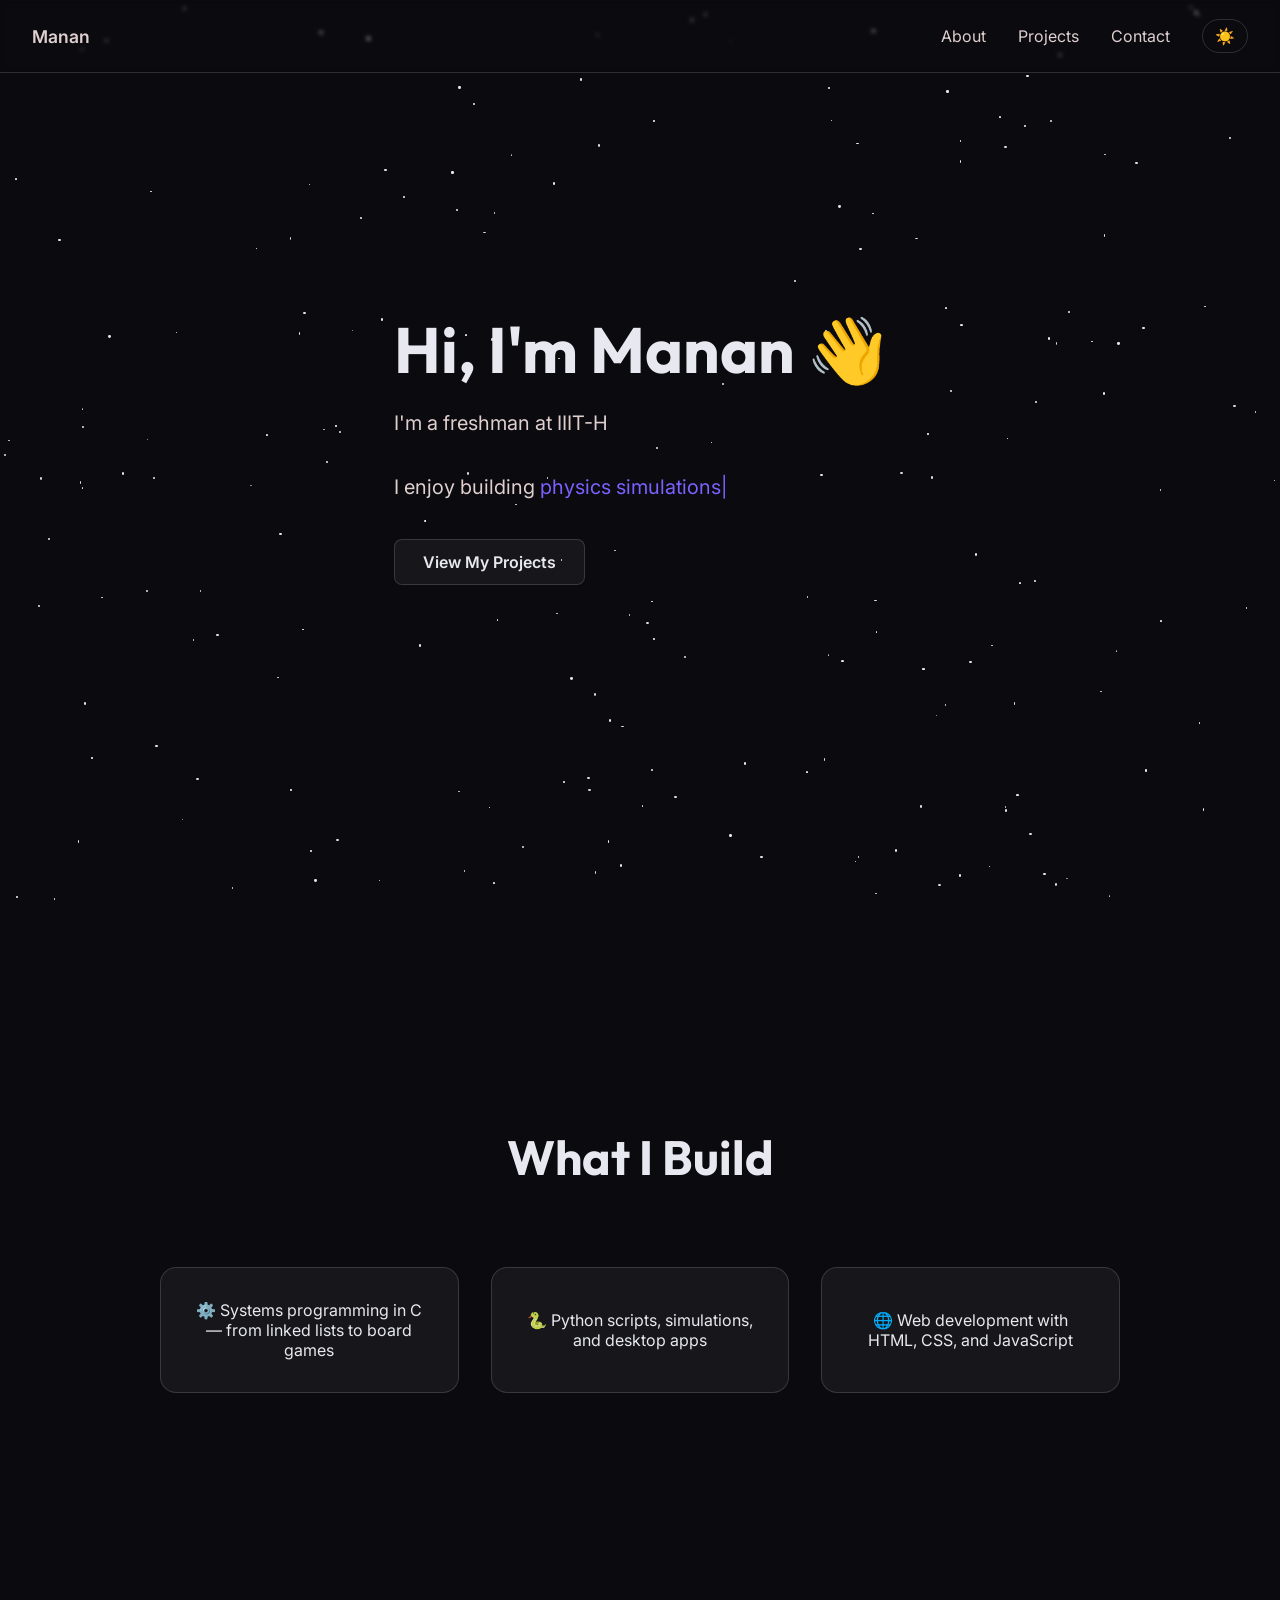
==== index.html @ a2fb0154 "add files via upload" ====
<!DOCTYPE html>
<html lang="en">

<head>
    <meta charset="UTF-8">
    <meta name="viewport" content="width=device-width, initial-scale=1.0">
    <meta name="description" content="My personal portfolio and computer science blog.">
    <title>Manan</title>
    <link rel="stylesheet" href="style.css">
</head>

<body>
    <div id="starfield" class="starfield"></div>
    <nav>
        <ul>
            <li><a href="index.html">Manan</a></li>
            <li><a href="html/about.html">About</a></li>
            <li><a href="html/projects.html">Projects</a></li>
            <li><a href="html/contact.html">Contact</a></li>
            <li><button id="theme-toggle" aria-label="Toggle dark mode">☀️</button></li>
        </ul>
    </nav>
    <header>
        <div class="flex-container">
            <div class="text-container">
                <h1 class="hero-item delay-1">Hi, I'm Manan 👋</h1>
                <p class="hero-item delay-2">I'm a freshman at IIIT-H</p>
                <p class="hero-item delay-3">I enjoy building <span id="typed-text" aria-hidden="true"></span></p>
                <div class="hero-item delay-4">
                    <a href="html/projects.html" class="cta-button">View My Projects</a>
                </div>
            </div>
        </div>
    </header>

    <section class="reveal-section">
        <h2>What I Build</h2>
        <ul>
            <li>⚙️ Systems programming in C — from linked lists to board games</li>
            <li>🐍 Python scripts, simulations, and desktop apps</li>
            <li>🌐 Web development with HTML, CSS, and JavaScript</li>
        </ul>
    </section>

    <script src="js/starfield.js"></script>
    <script src="js/theme.js"></script>
    <script src="js/typewriter.js"></script>
    <script src="js/animations.js"></script>
</body>
</html>
---- style.css ----
@import url('https://fonts.googleapis.com/css2?family=Outfit:wght@400;600;700&family=Inter:wght@400;500;600&display=swap');

/* ================= VARIABLES & THEMES ================= */
:root {
    --font-display: 'Outfit', sans-serif;
    --font-body: 'Inter', sans-serif;
    
    --color-white: #ffffff;
    --color-bg: #0a0a0f;
    --color-text: #e8e8f0;
    --color-text-transparent: rgba(232, 232, 240, 0);
    --color-star: #ffffff;
    --color-muted: #dfcfcf;
    --color-accent: #7B61FF;
    --color-surface: rgba(255, 255, 255, 0.05);
    --color-border: rgba(255, 255, 255, 0.15);
    --color-border-hover: rgba(255, 255, 255, 0.3);
    --color-focus: rgba(255, 255, 255, 0.4);
    --color-surface-hover: rgba(255, 255, 255, 0.08);
    --color-error: #ff6b6b;

    --text-xs: 0.85rem;
    --text-sm: 0.9rem;
    --text-base: 1rem;
    --text-md: 1.1rem;
    --text-lg: 1.25rem;
    --text-xl: 2rem;
    --text-2xl: 3rem;
    --text-3xl: 4rem;

    --space-xs: 0.5em;
    --space-sm: 1em;
    --space-md: 2em;
    --space-lg: 4em;
}

[data-theme="light"] {
    --color-bg: #f5f5f0;
    --color-text: #111111;
    --color-text-transparent: rgba(17, 17, 17, 0);
    --color-star: #000000;
    --color-muted: #3d3c3c;
    --color-accent: #5B41FF;
    --color-border-hover: rgba(0, 0, 0, 0.3);
    --color-focus: rgba(0, 0, 0, 0.4);
    --color-surface-hover: rgba(0, 0, 0, 0.08);
    --color-surface: rgba(0, 0, 0, 0.05);
    --color-border: rgba(0, 0, 0, 0.15);
}

/* ================= RESET & GENERAL ================= */
* {
    margin: 0;
    padding: 0;
    box-sizing: border-box;
}

.pfp {
    width: 300px;
    height: 300px;
    border-radius: 50%;
    object-fit: cover;
    border: 2px solid var(--color-border);
    margin-bottom: var(--space-md);
}

html {
    font-family: var(--font-body);
}

h1, h2, h3, h4, h5, h6 {
    font-family: var(--font-display);
}

body {
    background-color: var(--color-bg);
    color: var(--color-text);
    transition: background-color 400ms ease, color 400ms ease;
}

.hidden {
    display: none !important;
}

.highlight {
    color: var(--color-accent);
    text-decoration: underline;
    text-underline-offset: 6px;
}

.subtitle {
    color: var(--color-muted);
    font-size: var(--text-md);
    margin-bottom: var(--space-md);
}

/* ================= BACKGROUND ================= */
.starfield {
    position: fixed;
    top: 0;
    left: 0;
    width: 100%;
    height: 100%;
    z-index: -1;
    background: var(--color-bg);
    overflow: hidden;
    transition: background-color 400ms ease;
}

.star {
    position: absolute;
    background: var(--color-star);
    border-radius: 50%;
    animation: twinkle var(--dur) ease-in-out infinite alternate,
               drift var(--drift) linear infinite;
    opacity: 0.9;
}

[data-theme="light"] .star {
    background: var(--color-star);
}

.meteor {
    position: absolute;
    width: 120px;
    height: 2px;
    background: linear-gradient(to right, var(--color-text-transparent), var(--color-text));
    border-radius: 2px;
    transform-origin: right center;
    transform: rotate(35deg);
    animation: shoot var(--speed) linear var(--delay) infinite;
}

[data-theme="light"] .meteor {
    background: linear-gradient(to right, var(--color-text-transparent), var(--color-text));
}

/* ================= NAV ================= */
nav {
    padding: 1.2em 2em;
    display: flex;

    position: fixed;
    top: 0;
    left: 0;
    width: 100%;

    background: transparent;
    backdrop-filter: blur(2px);

    border-bottom: 1px solid var(--color-border);

    z-index: 100;
}

nav ul {
    display: flex;
    list-style: none;
    gap: 2em;
    align-items: center;
    width: 100%;
}

nav li:first-child {
    margin-right: auto;
    font-weight: 600;
    font-size: var(--text-md);
}

#theme-toggle {
    background: none;
    border: 1px solid var(--color-border);
    color: var(--color-text);
    padding: 0.4em 0.75em;
    border-radius: 2em;
    cursor: pointer;
    font-size: var(--text-base);
    transition: all 400ms ease;
}

@media (max-width: 600px) {
    nav {
        padding: 1em 1em;
    }
    nav ul {
        gap: 0.8em;
    }
    nav li:not(:first-child) {
        font-size: var(--text-sm);
    }
    #theme-toggle {
        padding: 0.3em 0.5em;
        font-size: var(--text-sm);
    }
}

/* ================= LINKS ================= */
nav a {
    text-decoration: none;
    color: var(--color-muted);
    position: relative;

    transition: color 0.2s ease;
}

nav a:hover {
    color: var(--color-text);
}

/* subtle underline animation */
nav a::after {
    content: "";
    position: absolute;
    left: 0;
    bottom: -4px;

    width: 0;
    height: 1px;

    background: var(--color-border-hover);
    transition: width 0.25s ease;
}

nav a:hover::after {
    width: 100%;
}

/* ================= HERO SECTION ================= */

header {
    display: flex;
    align-items: center;
    justify-content: center;

    width: 100%;
    min-height: 100vh;

    padding: 0;
}

header .text-container {
    padding: 0 var(--space-md);
}

h1 {
    font-size: var(--text-3xl);
    line-height: 1.1;
    margin-bottom: 0.4em;
}

header p {
    font-size: var(--text-lg);
    color: var(--color-muted);
    margin-bottom: var(--space-md);
    max-width: 500px;
}

#typed-text {
    font-size: var(--text-lg);
    display: inline-block;
    min-width: 16ch;
    color: var(--color-accent);
}

#typed-text::after {
    content: "|";
    animation: blink 700ms step-end infinite;
}

.hero-item {
    opacity: 0;
    transform: translateY(25px);
    
    animation-name: fadeUp;
    animation-duration: 0.8s;
    animation-timing-function: cubic-bezier(0.16, 1, 0.3, 1);
    animation-fill-mode: forwards;
}

.delay-1 { animation-delay: 0.15s; }
.delay-2 { animation-delay: 0.3s; }
.delay-3 { animation-delay: 0.45s; }
.delay-4 { animation-delay: 0.6s; }

/* ================= CTA BUTTON ================= */
.cta-button {
    position: relative;
    z-index: 10;
    display: inline-block;
    text-decoration: none;
    color: var(--color-text);
    background-color: var(--color-surface);
    padding: 0.75em 1.75em;
    border-radius: 0.5em;
    font-weight: 600;
    border: 1px solid var(--color-border);
    
    /* only transition color properties, NOT transform */
    transition:
        background-color 0.25s ease,
        color 0.25s ease,
        border-color 0.25s ease;
}

.cta-button:hover {
    background-color: var(--color-text);
    color: var(--color-bg);
    border-color: var(--color-text);
    animation: spring-pop 0.5s ease forwards;
}

.cta-button:focus-visible {
    outline: none;
    box-shadow: 0 0 0 3px var(--color-focus);
}
.cta-button:active {
    transform: translateY(-2px) scale(1.05);
    transition-duration: 0.1s;
}

/* ================= PROJECTS & MAIN ================= */
main {
    width: min(75em, 100%);
    margin: calc(var(--space-lg) + 60px) auto var(--space-lg);
    padding: 0 var(--space-md);
}

main h1 {
    font-size: var(--text-2xl);
    margin-bottom: var(--space-sm);
}

.projects-grid {
    display: grid;
    grid-template-columns: 1fr;
    gap: var(--space-md);
}

/* Tablet */
@media (min-width: 768px) {
    .projects-grid {
        grid-template-columns: repeat(2, 1fr);
    }
}

/* Desktop — clean adaptive layout */
@media (min-width: 1024px) {
    .projects-grid {
        grid-template-columns: repeat(auto-fit, minmax(300px, 1fr));
        align-items: start; /* IMPORTANT: prevents stretching */
    }
}

.project-card {
    background-color: var(--color-surface);
    border: 1px solid var(--color-border);
    border-radius: 1em;
    padding: var(--space-md);
    align-self: start;
    transition: transform 400ms cubic-bezier(0.34, 1.56, 0.64, 1), 
                background-color 200ms ease, 
                border-color 200ms ease;
}

.project-card:hover {
    border-color: var(--color-border-hover);
    background-color: var(--color-surface-hover);
    transform: translateY(-6px);
}

.project-desc {
    max-height: 0;
    opacity: 0;
    overflow: hidden;
    margin-top: 0;
    transition: max-height 400ms ease, margin-top 400ms ease, opacity 400ms ease; 
}

.project-card.open .project-desc {
    max-height: 1000px;
    margin-top: var(--space-xs);
    opacity: 1;
}

.desc-toggle {
    background-color: transparent;
    border: none;
    color: var(--color-muted);
    cursor: pointer;
    font-size: var(--text-sm);
    padding: 0.5em 0;
    margin: var(--space-xs) 0;
    font-weight: 500;
    transition: all 200ms ease;
}

.desc-toggle:hover {
    opacity: 0.8;
}

.project-link {
    text-decoration: none;
    color: inherit;
    display: block;
}

.project-link:hover h2 {
    text-decoration: underline;
}

.project-card h2 {
    font-size: var(--text-lg);
    margin-bottom: 0.75em;
}

/* ================= TAGS & LABELS ================= */
.tags {
    display: flex;
    gap: var(--space-xs);
    flex-wrap: wrap;
    margin-bottom: var(--space-sm);
}

.tag {
    background-color: var(--color-surface);
    padding: 0.25em 0.75em;
    border-radius: 2em;
    font-size: var(--text-xs);
    color: var(--color-muted);
}

.tag-button {
    background-color: var(--color-surface);
    border: 1px solid var(--color-border);
    color: var(--color-text);
    padding: 0.4em 1em;
    border-radius: 2em;
    font-size: var(--text-sm);
    cursor: pointer;
    margin-right: var(--space-xs);
    margin-bottom: var(--space-sm);
    transition: all 200ms ease;
    font-family: inherit;
    font-weight: 500;
}

.tag-button:hover {
    border-color: var(--color-border-hover);
    background-color: var(--color-surface-hover);
}

.tag-button.active {
    border-color: var(--color-accent);
    background-color: var(--color-surface);
    color: var(--color-accent);
    font-weight: 600;
}

.tag-button:active {
    background-color: var(--color-accent);
    border-color: var(--color-accent);
    color: var(--color-white);
}

/* ================= CONTACT FORM ================= */
.contact-content {
    max-width: 600px;
    margin: 0 auto;
}

#personal-statement {
    max-width: 700px;
    margin-bottom: var(--space-lg);
    line-height: 1.8;
    color: var(--color-muted);
    font-size: var(--text-md);
}

form {
    max-width: 600px;
    display: flex;
    flex-direction: column;
    gap: 1.5em;
}

.form-group {
    display: flex;
    flex-direction: column;
    gap: var(--space-xs);
}

label {
    font-size: var(--text-sm);
    color: var(--color-muted);
}

input,
textarea {
    background-color: var(--color-surface);
    border: 1px solid var(--color-border);
    border-radius: 0.5em;
    padding: 0.75em 1em;
    color: var(--color-text);
    font-family: inherit;
    font-size: var(--text-base);
}

input:focus,
textarea:focus {
    outline: none;
    border-color: var(--color-focus);
    box-shadow: 0 0 0 3px var(--color-surface-hover);
}

.error {
    color: var(--color-error);
    font-size: var(--text-xs);
}

button[type="submit"] {
    align-self: flex-start;
    background-color: transparent;
    color: var(--color-text);
    border: 1px solid var(--color-text);
    padding: 0.75em 1.75em;
    border-radius: 0.5em;
    font-size: var(--text-base);
    font-weight: 600;
    cursor: pointer;
}

button[type="submit"]:hover {
    background-color: var(--color-text);
    color: var(--color-bg);
    transition: all 200ms ease;
}

#confirmation {
    margin-top: var(--space-md);
    display: inline-block;
    padding: 1em 1.5em;
    border: 1px solid var(--color-border);
    border-radius: 1em;
    background-color: var(--color-surface);
}

#confirmation h2 {
    font-size: var(--text-base);
    margin-bottom: 0.4em;
    font-weight: normal;
    color: var(--color-text);
}

#confirmation p {
    color: var(--color-muted);
    font-size: var(--text-xs);
}

/* ================= TIMELINE ================= */
#timeline h2 {
    font-size: var(--text-xl);
    margin-bottom: var(--space-md);
}

.timeline-list {
    list-style: none;
    position: relative;
    max-width: 700px;
}

.timeline-list::before {
    content: "";
    position: absolute;
    left: 6em;
    top: 0;
    bottom: 0;
    width: 1px;
    background-color: var(--color-border);
}

.timeline-item {
    display: flex;
    gap: var(--space-md);
    margin-bottom: 2.5em;
    position: relative;
}

.timeline-year {
    min-width: 4em;
    text-align: right;
    color: var(--color-muted);
    font-size: var(--text-sm);
    padding-top: 0.2em;
}

.timeline-content {
    padding-left: var(--space-md);
}

.timeline-content h3 {
    font-size: var(--text-md);
    margin-bottom: 0.4em;
}

.timeline-content p {
    color: var(--color-muted);
    font-size: 0.95rem;
    line-height: 1.6;
}

.timeline-item::before {
    content: "";
    position: absolute;
    left: 5.85em;
    top: 0.4em;
    width: 8px;
    height: 8px;
    border-radius: 50%;
    background-color: var(--color-accent);
}

/* ================= SCROLL REVEAL & STAGGER ================= */
.reveal-section {
    min-height: 80vh;

    display: flex;
    flex-direction: column;
    justify-content: center;
    align-items: center;

    padding: var(--space-lg);
    text-align: center;

    opacity: 0;
    transform: translateY(60px) scale(0.95);
    filter: blur(8px);

    transition:
        opacity 0.6s ease,
        transform 0.6s ease,
        filter 0.6s ease;
}

.reveal-section h2 {
    font-size: var(--text-2xl);
    margin-bottom: var(--space-sm);
}

.reveal-section p {
    color: var(--color-muted);
    font-size: var(--text-md);
    margin-bottom: var(--space-md);
}

.reveal-section ul {
    list-style: none;
    display: grid;
    grid-template-columns: repeat(3, 1fr);
    gap: var(--space-md);
    margin-top: var(--space-md);
    width: min(60em, 100%);
    padding: 0;
}

.reveal-section li {
    background-color: var(--color-surface);
    border: 1px solid var(--color-border);
    border-radius: 1em;
    padding: var(--space-md);
    font-size: var(--text-base);
    display: flex;
    align-items: center;
    justify-content: center;
    transition: all 200ms ease;
}

.reveal-section li:hover {
    border-color: var(--color-border-hover);
    background-color: var(--color-surface-hover);
    transform: translateY(-5px);
}

@media (max-width: 768px) {
    .reveal-section ul {
        grid-template-columns: 1fr;
    }
}

.reveal-section.active {
    opacity: 1;
    transform: translateY(0) scale(1);
    filter: blur(0);
}

.reveal-section > * {
    opacity: 0;
    transform: translateY(20px) scale(0.98);
    transition: all 0.4s ease;
}

.reveal-section.active > * {
    opacity: 1;
    transform: translateY(0) scale(1);
}

.reveal-section.active > *:nth-child(1) { transition-delay: 0.1s; }
.reveal-section.active > *:nth-child(2) { transition-delay: 0.25s; }
.reveal-section.active > *:nth-child(3) { transition-delay: 0.4s; }

/* ================= KEYFRAMES ================= */
@keyframes fadeUp {
    0% {
        opacity: 0;
        transform: translateY(25px);
    }
    100% {
        opacity: 1;
        transform: translateY(0);
    }
}

@keyframes blink {
    0%, 100% { opacity: 1; }
    50% { opacity: 0; }
}

@keyframes twinkle {
    from { opacity: var(--min-op); transform: scale(1); }
    to   { opacity: 1; transform: scale(1.4); }
}

@keyframes drift {
    from { transform: translateY(0); }
    to   { transform: translateY(100vh); }
}

@keyframes shoot {
    0%   { opacity: 0; transform: rotate(35deg) translateX(0); }
    5%   { opacity: 1; }
    80%  { opacity: 1; }
    100% { opacity: 0; transform: rotate(35deg) translateX(2000px); }
}

@keyframes spring-pop {
    0%   { transform: translateY(0)    scale(1);    }
    30%  { transform: translateY(-4px) scale(1.03); }
    55%  { transform: translateY(-1px) scale(1.03); }
    80%  { transform: translateY(-3px) scale(1.03); }
    100% { transform: translateY(-2px) scale(1.03); }
}

/* ================= REDUCED MOTION ================= */
/* 
    Accessibility: Handled preferences for reduced motion (e.g., for users with vestibular disorders).
    - Hero animations and spring-pop are disabled so elements snap strictly to end states.
    - Background stars and meteors are paused or hidden to avoid distracting/nausea-inducing movement.
    - The transition curve on project/skill cards remains, but users won't see large keyframe sweeps.
*/
@media (prefers-reduced-motion: reduce) {
    .hero-item { animation: none; opacity: 1; transform: none; }
    .cta-button:hover { animation: none; }
    .star { animation: none; opacity: 0.5; }
    .meteor { display: none; }
}
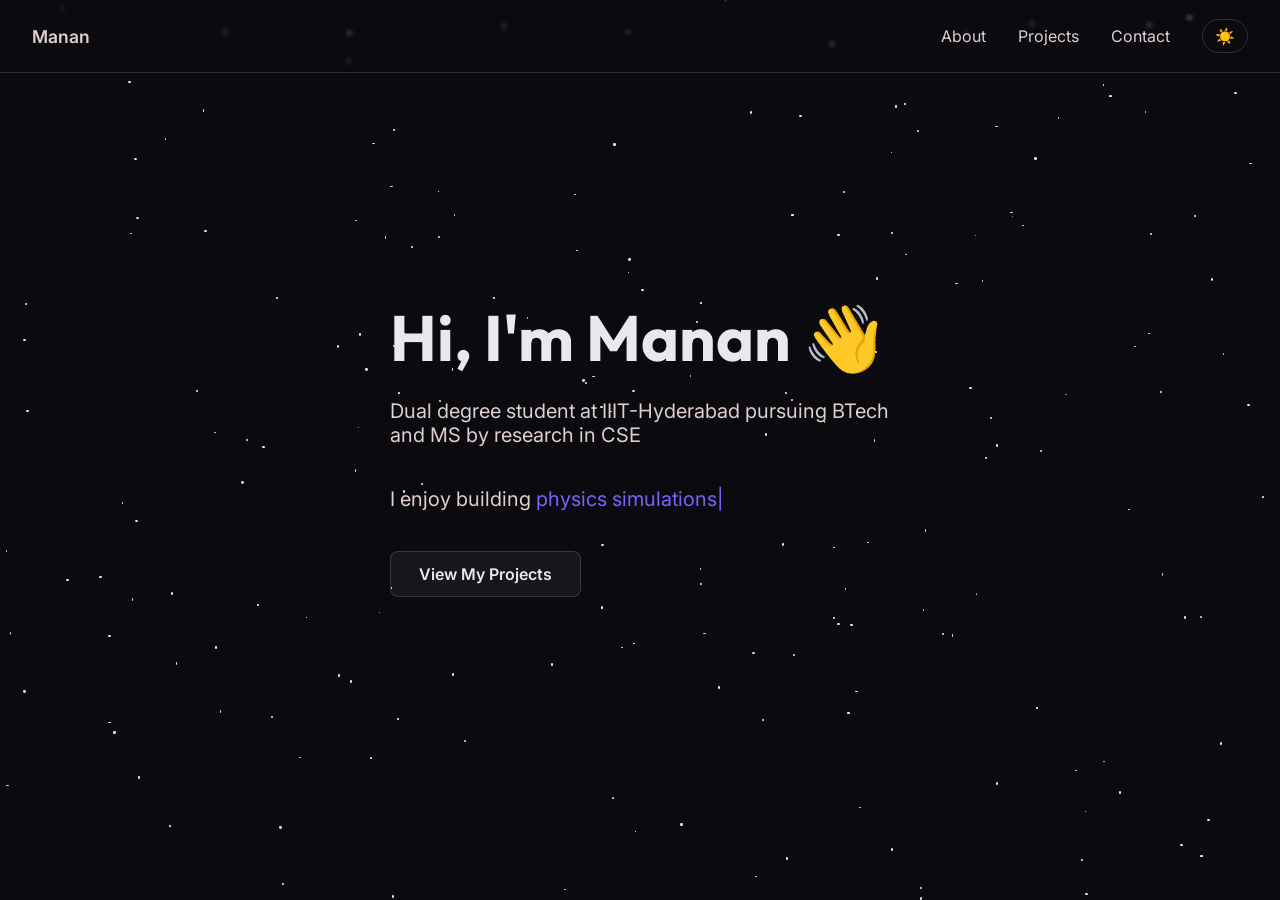
==== commit 4e972ccd: "edit index.html" ====
--- a/index.html
+++ b/index.html
@@ -24,7 +24,7 @@
         <div class="flex-container">
             <div class="text-container">
                 <h1 class="hero-item delay-1">Hi, I'm Manan 👋</h1>
-                <p class="hero-item delay-2">I'm a freshman at IIIT-H</p>
+                <p class="hero-item delay-2">Dual degree student at IIIT-Hyderabad pursuing BTech and MS by research in CSE</p>
                 <p class="hero-item delay-3">I enjoy building <span id="typed-text" aria-hidden="true"></span></p>
                 <div class="hero-item delay-4">
                     <a href="html/projects.html" class="cta-button">View My Projects</a>
@@ -33,15 +33,6 @@
         </div>
     </header>
 
-    <section class="reveal-section">
-        <h2>What I Build</h2>
-        <ul>
-            <li>⚙️ Systems programming in C — from linked lists to board games</li>
-            <li>🐍 Python scripts, simulations, and desktop apps</li>
-            <li>🌐 Web development with HTML, CSS, and JavaScript</li>
-        </ul>
-    </section>
-
     <script src="js/starfield.js"></script>
     <script src="js/theme.js"></script>
     <script src="js/typewriter.js"></script>
--- a/style.css
+++ b/style.css
@@ -619,94 +619,6 @@
     background-color: var(--color-accent);
 }
 
-/* ================= SCROLL REVEAL & STAGGER ================= */
-.reveal-section {
-    min-height: 80vh;
-
-    display: flex;
-    flex-direction: column;
-    justify-content: center;
-    align-items: center;
-
-    padding: var(--space-lg);
-    text-align: center;
-
-    opacity: 0;
-    transform: translateY(60px) scale(0.95);
-    filter: blur(8px);
-
-    transition:
-        opacity 0.6s ease,
-        transform 0.6s ease,
-        filter 0.6s ease;
-}
-
-.reveal-section h2 {
-    font-size: var(--text-2xl);
-    margin-bottom: var(--space-sm);
-}
-
-.reveal-section p {
-    color: var(--color-muted);
-    font-size: var(--text-md);
-    margin-bottom: var(--space-md);
-}
-
-.reveal-section ul {
-    list-style: none;
-    display: grid;
-    grid-template-columns: repeat(3, 1fr);
-    gap: var(--space-md);
-    margin-top: var(--space-md);
-    width: min(60em, 100%);
-    padding: 0;
-}
-
-.reveal-section li {
-    background-color: var(--color-surface);
-    border: 1px solid var(--color-border);
-    border-radius: 1em;
-    padding: var(--space-md);
-    font-size: var(--text-base);
-    display: flex;
-    align-items: center;
-    justify-content: center;
-    transition: all 200ms ease;
-}
-
-.reveal-section li:hover {
-    border-color: var(--color-border-hover);
-    background-color: var(--color-surface-hover);
-    transform: translateY(-5px);
-}
-
-@media (max-width: 768px) {
-    .reveal-section ul {
-        grid-template-columns: 1fr;
-    }
-}
-
-.reveal-section.active {
-    opacity: 1;
-    transform: translateY(0) scale(1);
-    filter: blur(0);
-}
-
-.reveal-section > * {
-    opacity: 0;
-    transform: translateY(20px) scale(0.98);
-    transition: all 0.4s ease;
-}
-
-.reveal-section.active > * {
-    opacity: 1;
-    transform: translateY(0) scale(1);
-}
-
-.reveal-section.active > *:nth-child(1) { transition-delay: 0.1s; }
-.reveal-section.active > *:nth-child(2) { transition-delay: 0.25s; }
-.reveal-section.active > *:nth-child(3) { transition-delay: 0.4s; }
-
 /* ================= KEYFRAMES ================= */
 @keyframes fadeUp {
     0% {
